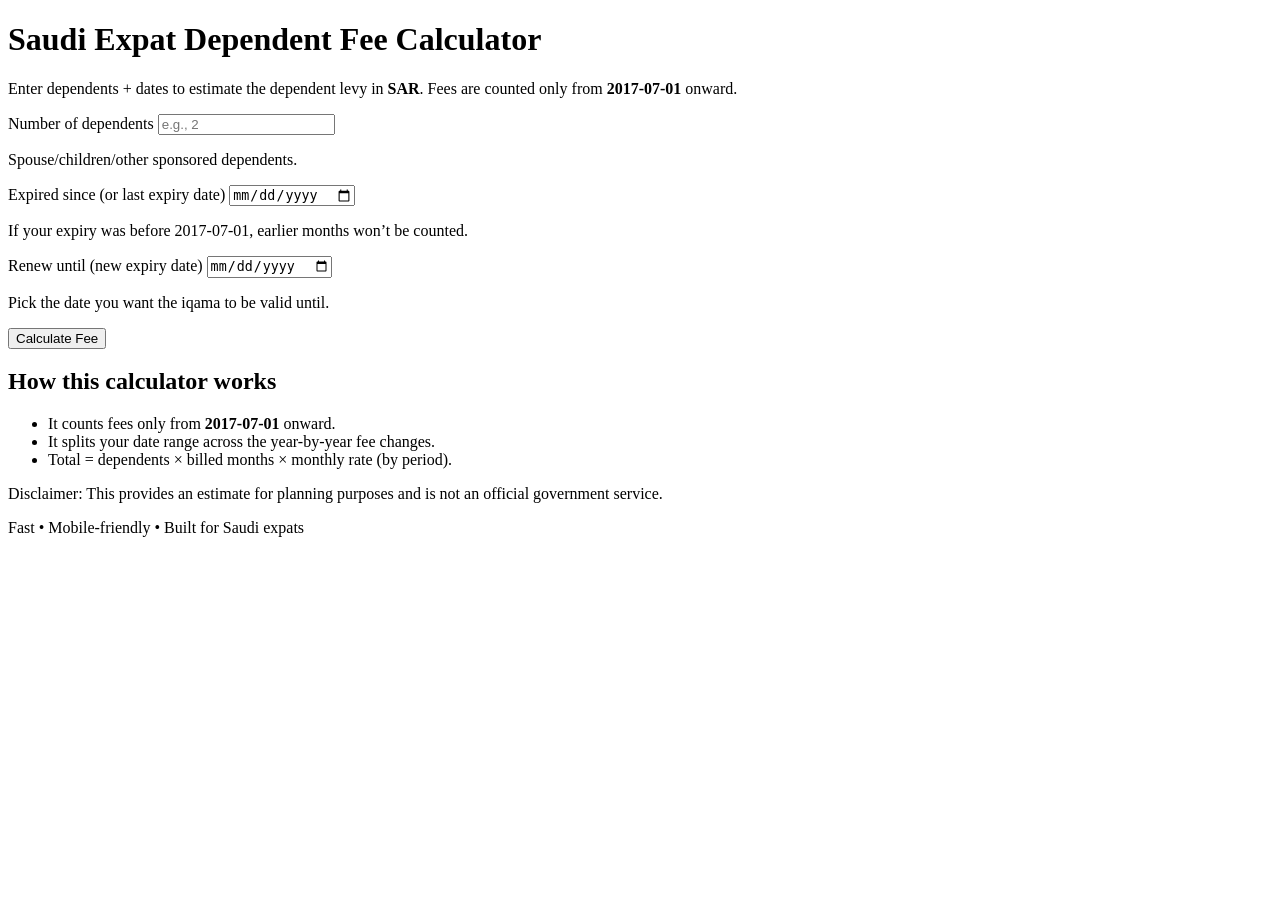
==== index.html @ a401deb7 "Add files via upload" ====
<!doctype html>
<html lang="en">
<head>
  <meta charset="utf-8" />
  <meta name="viewport" content="width=device-width, initial-scale=1" />
  <title>Saudi Expat Dependent Fee Calculator (SAR)</title>
  <meta name="description" content="Estimate Saudi expat dependent fees (family levy) using expiry and renewal dates, with historical rates since July 2017." />

  <!-- Inter font -->
  <link rel="preconnect" href="https://fonts.googleapis.com">
  <link rel="preconnect" href="https://fonts.gstatic.com" crossorigin>
  <link href="https://fonts.googleapis.com/css2?family=Inter:wght@400;500;600;700&display=swap" rel="stylesheet">

  <link rel="stylesheet" href="styles.css" />
</head>

<body>
  <main class="page">
    <header class="header">
      <h1>Saudi Expat Dependent Fee Calculator</h1>
      <p class="subhead">
        Enter dependents + dates to estimate the dependent levy in <strong>SAR</strong>.
        Fees are counted only from <strong>2017-07-01</strong> onward.
      </p>
    </header>

    <section class="card" aria-label="Calculator">
      <form id="calcForm" novalidate>
        <div class="field">
          <label for="dependents">Number of dependents</label>
          <input
            id="dependents"
            name="dependents"
            type="number"
            inputmode="numeric"
            min="0"
            step="1"
            placeholder="e.g., 2"
            required
          />
          <p class="helper">Spouse/children/other sponsored dependents.</p>
        </div>

        <div class="field">
          <label for="expiredSince">Expired since (or last expiry date)</label>
          <input
            id="expiredSince"
            name="expiredSince"
            type="date"
            required
          />
          <p class="helper">If your expiry was before 2017-07-01, earlier months won’t be counted.</p>
        </div>

        <div class="field">
          <label for="renewUntil">Renew until (new expiry date)</label>
          <input
            id="renewUntil"
            name="renewUntil"
            type="date"
            required
          />
          <p class="helper">Pick the date you want the iqama to be valid until.</p>
        </div>

        <button class="btn" type="submit">Calculate Fee</button>

        <div id="errorBox" class="error" role="alert" aria-live="polite" hidden></div>

        <div id="result" class="result" aria-live="polite" hidden>
          <div class="resultRow">
            <div class="resultLabel">Total Dependent Fee</div>
            <div class="resultValue"><span id="totalSar">—</span> <span class="sar">SAR</span></div>
          </div>

          <div class="resultMeta">
            <div class="muted" id="rangeLine">—</div>

            <button type="button" class="linkBtn" id="toggleBreakdown" aria-expanded="false">
              Show breakdown
            </button>

            <div id="breakdownWrap" class="breakdown" hidden>
              <div class="breakdownHead">
                <span>Breakdown</span>
                <span class="pill">Historical rates</span>
              </div>
              <ul id="breakdownList"></ul>
              <p class="muted small">
                Note: This is an estimate. Official billing/rounding can differ depending on renewal rules and system calculations.
              </p>
            </div>
          </div>
        </div>
      </form>
    </section>

    <section class="info" aria-label="Information">
      <h2>How this calculator works</h2>
      <ul>
        <li>It counts fees only from <strong>2017-07-01</strong> onward.</li>
        <li>It splits your date range across the year-by-year fee changes.</li>
        <li>Total = dependents × billed months × monthly rate (by period).</li>
      </ul>
      <p class="disclaimer">
        Disclaimer: This provides an estimate for planning purposes and is not an official government service.
      </p>
    </section>

    <footer class="footer">
      <p>Fast • Mobile-friendly • Built for Saudi expats</p>
    </footer>
  </main>

  <script src="script.js"></script>
</body>
</html>
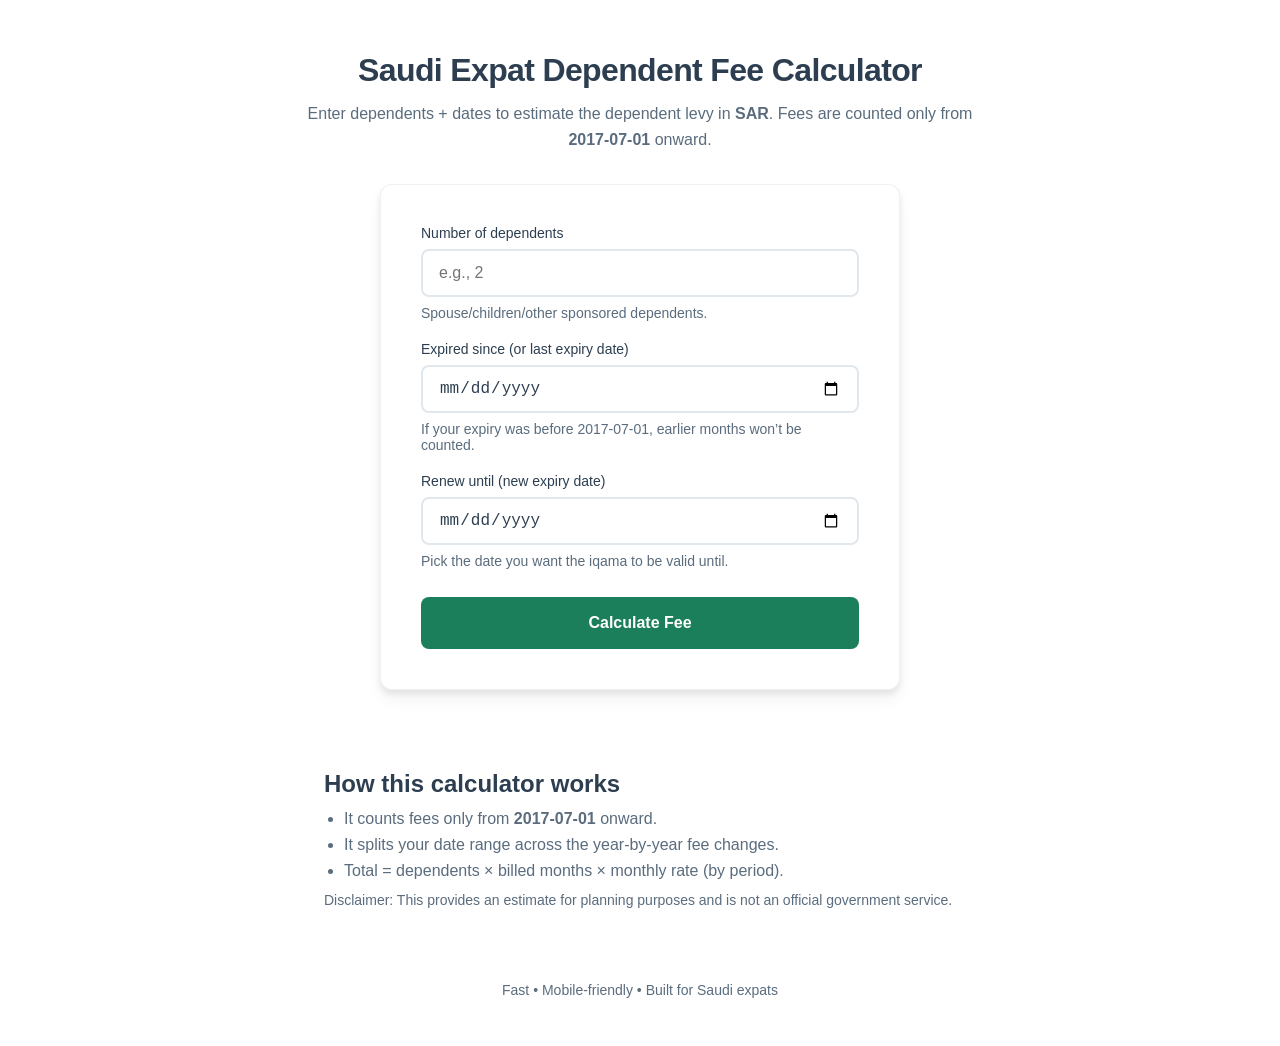
==== commit caefe26c: "Update index.html" ====
--- a/index.html
+++ b/index.html
@@ -1,6 +1,7 @@
 <!doctype html>
 <html lang="en">
 <head>
+  <meta name="google-site-verification" content="snKZSsP1RIGmiQH4Yqap1L6R31ayar-ruFoX3uuofzo" />
   <meta charset="utf-8" />
   <meta name="viewport" content="width=device-width, initial-scale=1" />
   <title>Saudi Expat Dependent Fee Calculator (SAR)</title>
@@ -115,3 +116,4 @@
   <script src="script.js"></script>
 </body>
 </html>
+
--- a/styles.css
+++ b/styles.css
@@ -0,0 +1,269 @@
+:root{
+  --primary: #1B7F5B;
+  --primary-dark: #156849;
+  --light-green: #E8F5F0;
+
+  --dark: #2C3E50;
+  --text: #5A6C7D;
+
+  --bg: #FFFFFF;
+  --card-bg: #FFFFFF;
+  --border: #E1E8ED;
+  --soft: #F7F9FA;
+
+  --success: #10A37F;
+  --danger: #DC2626;
+
+  --shadow-1: 0 4px 6px rgba(0,0,0,0.07), 0 10px 15px rgba(0,0,0,0.05);
+  --ease: cubic-bezier(0.4, 0.0, 0.2, 1);
+}
+
+*{ box-sizing: border-box; }
+html, body{ height: 100%; }
+
+body{
+  margin: 0;
+  font-family: Inter, -apple-system, BlinkMacSystemFont, "Segoe UI", sans-serif;
+  background: var(--bg);
+  color: var(--text);
+}
+
+.page{
+  max-width: 1200px;
+  margin: 0 auto;
+  padding: 24px;
+}
+
+.header{
+  text-align: center;
+  margin: 28px auto 32px;
+  max-width: 680px;
+}
+
+h1{
+  margin: 0 0 12px;
+  font-size: 32px;
+  font-weight: 700;
+  color: var(--dark);
+  letter-spacing: -0.02em;
+}
+
+.subhead{
+  margin: 0;
+  font-size: 16px;
+  line-height: 1.6;
+}
+
+.card{
+  max-width: 520px;
+  margin: 0 auto 48px;
+  background: var(--card-bg);
+  border-radius: 12px;
+  box-shadow: var(--shadow-1);
+  padding: 40px;
+  border: 1px solid rgba(225,232,237,0.6);
+}
+
+.field{ margin-bottom: 20px; }
+
+label{
+  display: block;
+  margin-bottom: 8px;
+  font-size: 14px;
+  font-weight: 500;
+  color: var(--dark);
+}
+
+input{
+  width: 100%;
+  height: 48px;
+  border: 2px solid var(--border);
+  border-radius: 8px;
+  padding: 12px 16px;
+  font-size: 16px;
+  transition: border-color 200ms var(--ease), box-shadow 200ms var(--ease);
+  background: #fff;
+  color: var(--dark);
+}
+
+input:focus{
+  outline: none;
+  border-color: var(--primary);
+  box-shadow: 0 0 0 3px var(--light-green);
+}
+
+.helper{
+  margin: 8px 0 0;
+  font-size: 14px;
+  color: var(--text);
+}
+
+.btn{
+  width: 100%;
+  height: 52px;
+  border: none;
+  border-radius: 8px;
+  background: var(--primary);
+  color: #fff;
+  font-size: 16px;
+  font-weight: 600;
+  cursor: pointer;
+  transition: transform 200ms var(--ease), box-shadow 200ms var(--ease), background 200ms var(--ease);
+  margin-top: 8px;
+}
+
+.btn:hover{
+  background: var(--primary-dark);
+  transform: translateY(-1px);
+  box-shadow: 0 4px 8px rgba(27,127,91,0.25);
+}
+.btn:active{ transform: translateY(0); }
+
+.result{
+  background: var(--light-green);
+  border-left: 4px solid var(--primary);
+  padding: 24px;
+  border-radius: 8px;
+  margin-top: 24px;
+  animation: reveal 300ms var(--ease) both;
+}
+
+@keyframes reveal{
+  from{ opacity: 0; transform: translateY(6px); }
+  to{ opacity: 1; transform: translateY(0); }
+}
+
+.resultRow{
+  display: flex;
+  justify-content: space-between;
+  align-items: baseline;
+  gap: 16px;
+}
+
+.resultLabel{
+  font-size: 14px;
+  font-weight: 600;
+  color: var(--dark);
+}
+
+.resultValue{
+  font-size: 36px;
+  font-weight: 700;
+  color: var(--success);
+  letter-spacing: -0.02em;
+}
+
+.sar{
+  font-size: 14px;
+  font-weight: 600;
+  color: var(--dark);
+  margin-left: 6px;
+}
+
+.resultMeta{
+  margin-top: 10px;
+  font-size: 14px;
+  color: var(--text);
+}
+
+.muted{ opacity: 0.92; }
+.small{ font-size: 13px; }
+
+.error{
+  margin-top: 14px;
+  padding: 12px 14px;
+  border-radius: 8px;
+  border: 1px solid rgba(220,38,38,0.25);
+  background: rgba(220,38,38,0.06);
+  color: #7f1d1d;
+  font-size: 14px;
+}
+
+.linkBtn{
+  margin-top: 10px;
+  padding: 0;
+  border: 0;
+  background: transparent;
+  color: var(--primary-dark);
+  font-weight: 600;
+  cursor: pointer;
+  text-decoration: underline;
+}
+
+.breakdown{
+  margin-top: 14px;
+  background: rgba(255,255,255,0.7);
+  border: 1px solid rgba(225,232,237,0.8);
+  border-radius: 10px;
+  padding: 14px 14px 10px;
+}
+
+.breakdownHead{
+  display: flex;
+  justify-content: space-between;
+  align-items: center;
+  gap: 12px;
+  margin-bottom: 10px;
+  color: var(--dark);
+  font-weight: 700;
+}
+
+.pill{
+  font-size: 12px;
+  font-weight: 700;
+  padding: 6px 10px;
+  border-radius: 999px;
+  background: var(--soft);
+  border: 1px solid rgba(225,232,237,0.9);
+  color: var(--dark);
+}
+
+#breakdownList{
+  margin: 0;
+  padding-left: 18px;
+}
+
+#breakdownList li{
+  margin: 8px 0;
+  line-height: 1.45;
+}
+
+.info{
+  max-width: 680px;
+  margin: 0 auto;
+  padding: 32px 24px;
+  background: transparent;
+}
+
+h2{
+  margin: 0 0 12px;
+  font-size: 24px;
+  font-weight: 600;
+  color: var(--dark);
+}
+
+ul{
+  margin: 0 0 12px;
+  padding-left: 20px;
+}
+li{ margin: 8px 0; }
+
+.disclaimer{
+  margin: 12px 0 0;
+  font-size: 14px;
+  color: var(--text);
+}
+
+.footer{
+  text-align: center;
+  padding: 28px 0 10px;
+  font-size: 14px;
+  color: var(--text);
+}
+
+@media (max-width: 640px){
+  .page{ padding: 16px; }
+  .card{ padding: 20px; }
+  h1{ font-size: 28px; }
+  .resultValue{ font-size: 32px; }
+}
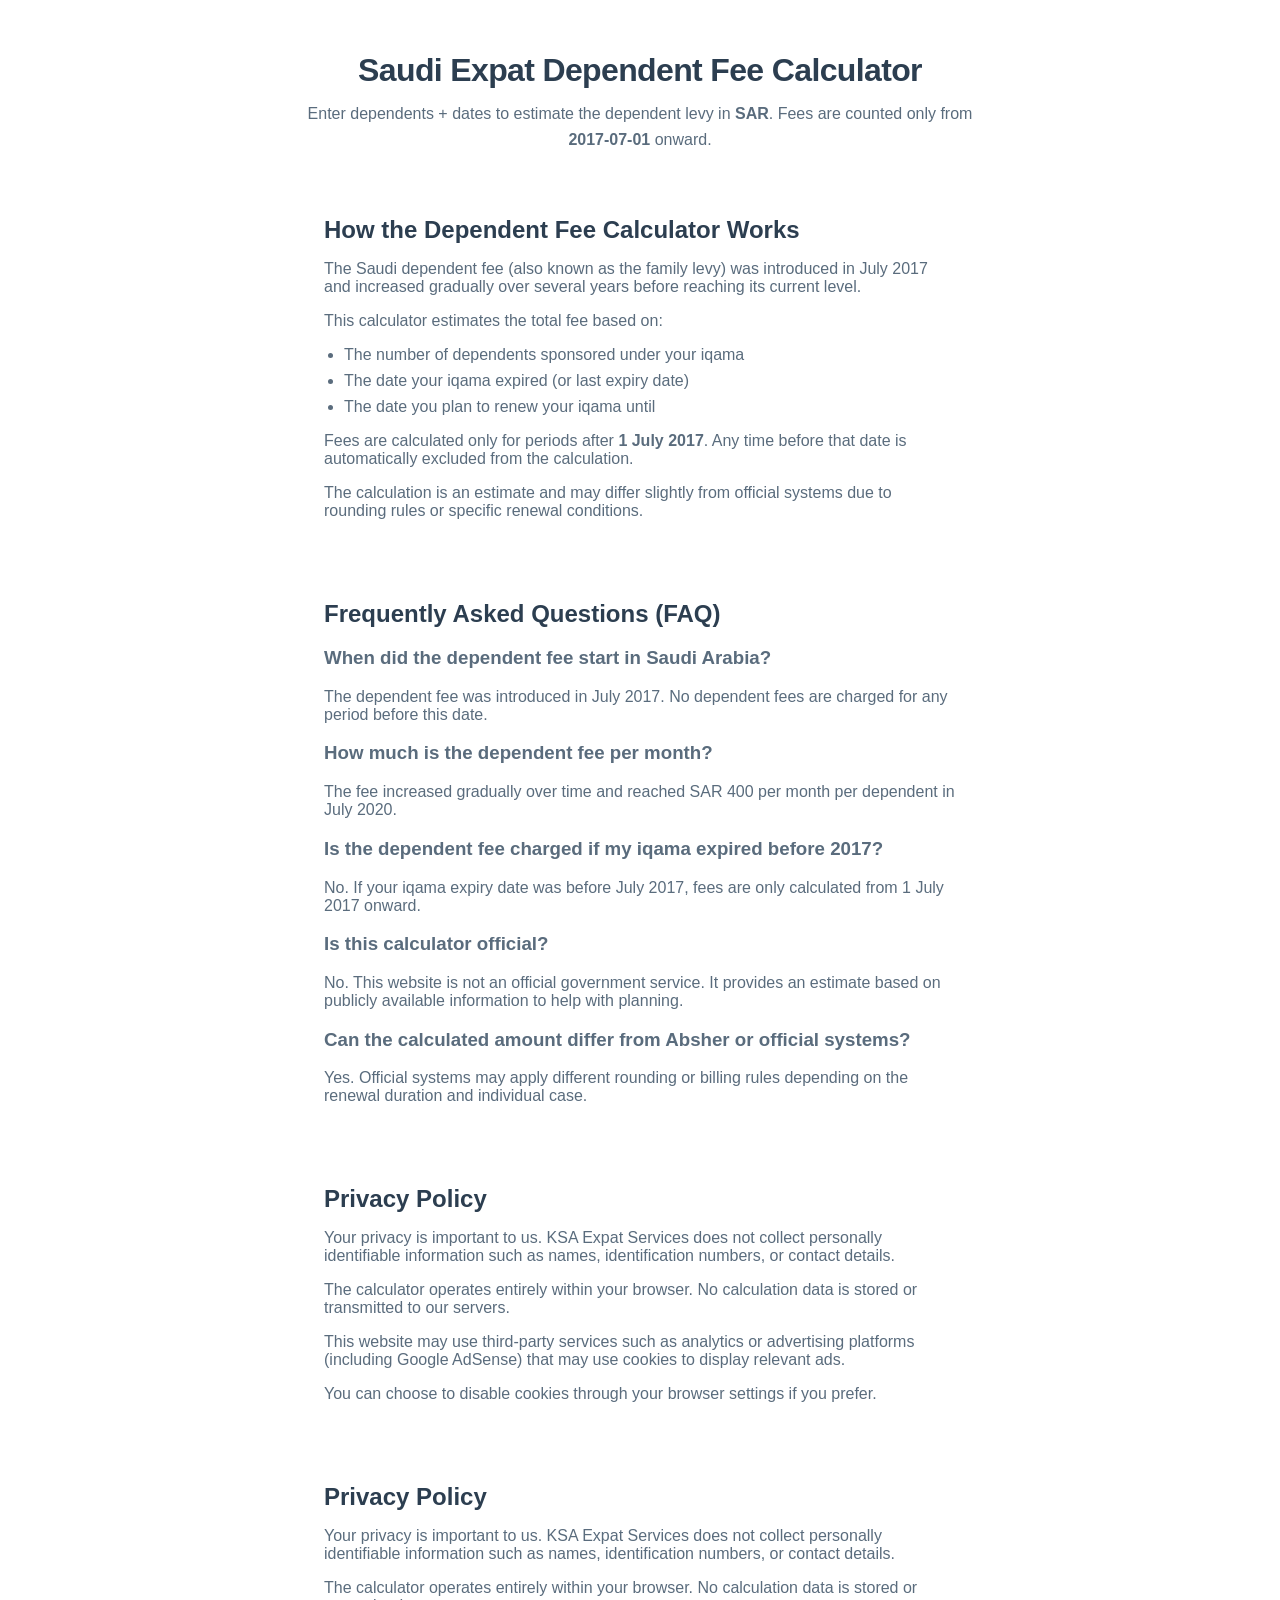
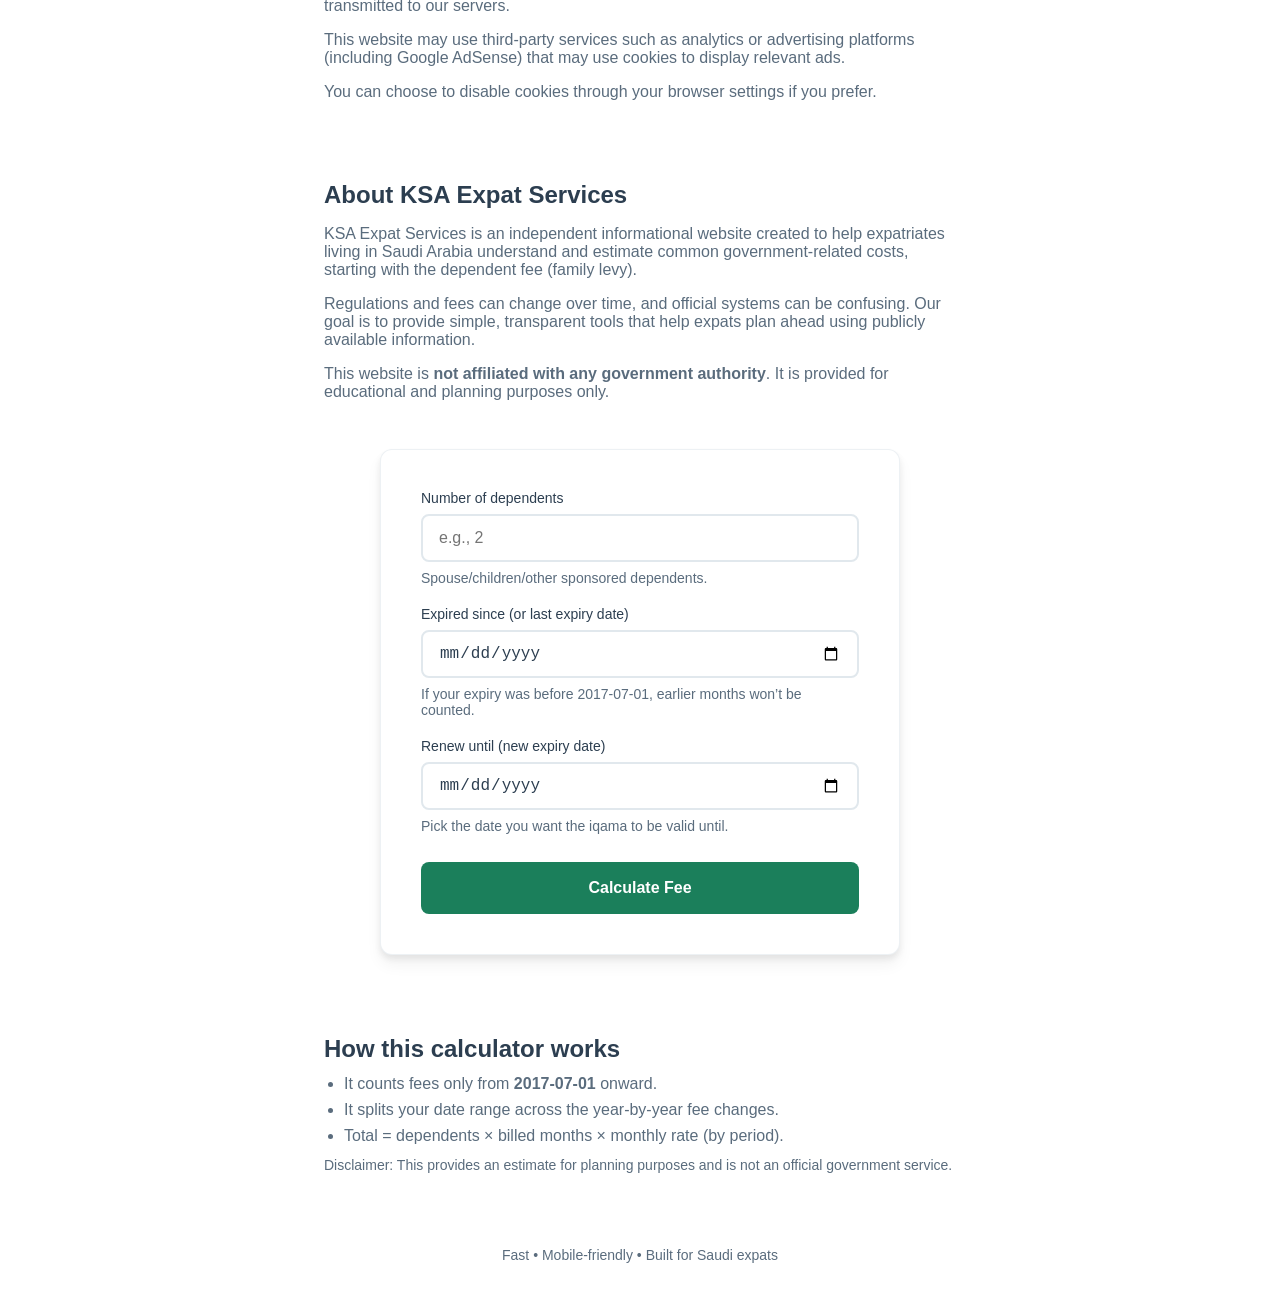
==== commit 8e497533: "Update index.html" ====
--- a/index.html
+++ b/index.html
@@ -1,6 +1,7 @@
 <!doctype html>
 <html lang="en">
 <head>
+  <meta name="google-site-verification" content="-lBDEOluVzNmaFE7Gf5KcZlRo70yU4ahsuo7yUrm5IU" />
   <meta name="google-site-verification" content="snKZSsP1RIGmiQH4Yqap1L6R31ayar-ruFoX3uuofzo" />
   <meta charset="utf-8" />
   <meta name="viewport" content="width=device-width, initial-scale=1" />
@@ -24,6 +25,111 @@
         Fees are counted only from <strong>2017-07-01</strong> onward.
       </p>
     </header>
+    <section class="info" id="how-it-works">
+  <h2>How the Dependent Fee Calculator Works</h2>
+  <p>
+    The Saudi dependent fee (also known as the family levy) was introduced in July 2017 and increased gradually
+    over several years before reaching its current level.
+  </p>
+  <p>
+    This calculator estimates the total fee based on:
+  </p>
+  <ul>
+    <li>The number of dependents sponsored under your iqama</li>
+    <li>The date your iqama expired (or last expiry date)</li>
+    <li>The date you plan to renew your iqama until</li>
+  </ul>
+  <p>
+    Fees are calculated only for periods after <strong>1 July 2017</strong>. Any time before that date is
+    automatically excluded from the calculation.
+  </p>
+  <p>
+    The calculation is an estimate and may differ slightly from official systems due to rounding rules or
+    specific renewal conditions.
+  </p>
+</section>
+<section class="info" id="faq">
+  <h2>Frequently Asked Questions (FAQ)</h2>
+
+  <h3>When did the dependent fee start in Saudi Arabia?</h3>
+  <p>
+    The dependent fee was introduced in July 2017. No dependent fees are charged for any period before this date.
+  </p>
+
+  <h3>How much is the dependent fee per month?</h3>
+  <p>
+    The fee increased gradually over time and reached SAR 400 per month per dependent in July 2020.
+  </p>
+
+  <h3>Is the dependent fee charged if my iqama expired before 2017?</h3>
+  <p>
+    No. If your iqama expiry date was before July 2017, fees are only calculated from 1 July 2017 onward.
+  </p>
+
+  <h3>Is this calculator official?</h3>
+  <p>
+    No. This website is not an official government service. It provides an estimate based on publicly available
+    information to help with planning.
+  </p>
+
+  <h3>Can the calculated amount differ from Absher or official systems?</h3>
+  <p>
+    Yes. Official systems may apply different rounding or billing rules depending on the renewal duration
+    and individual case.
+  </p>
+</section>
+<section class="info" id="privacy">
+  <h2>Privacy Policy</h2>
+  <p>
+    Your privacy is important to us. KSA Expat Services does not collect personally identifiable information
+    such as names, identification numbers, or contact details.
+  </p>
+  <p>
+    The calculator operates entirely within your browser. No calculation data is stored or transmitted to
+    our servers.
+  </p>
+  <p>
+    This website may use third-party services such as analytics or advertising platforms (including Google AdSense)
+    that may use cookies to display relevant ads.
+  </p>
+  <p>
+    You can choose to disable cookies through your browser settings if you prefer.
+  </p>
+</section>
+<section class="info" id="privacy">
+  <h2>Privacy Policy</h2>
+  <p>
+    Your privacy is important to us. KSA Expat Services does not collect personally identifiable information
+    such as names, identification numbers, or contact details.
+  </p>
+  <p>
+    The calculator operates entirely within your browser. No calculation data is stored or transmitted to
+    our servers.
+  </p>
+  <p>
+    This website may use third-party services such as analytics or advertising platforms (including Google AdSense)
+    that may use cookies to display relevant ads.
+  </p>
+  <p>
+    You can choose to disable cookies through your browser settings if you prefer.
+  </p>
+</section>
+
+<section class="info" id="about">
+  <h2>About KSA Expat Services</h2>
+  <p>
+    KSA Expat Services is an independent informational website created to help expatriates living in Saudi Arabia
+    understand and estimate common government-related costs, starting with the dependent fee (family levy).
+  </p>
+  <p>
+    Regulations and fees can change over time, and official systems can be confusing. Our goal is to provide
+    simple, transparent tools that help expats plan ahead using publicly available information.
+  </p>
+  <p>
+    This website is <strong>not affiliated with any government authority</strong>. It is provided for educational
+    and planning purposes only.
+  </p>
+</section>
 
     <section class="card" aria-label="Calculator">
       <form id="calcForm" novalidate>
@@ -117,3 +223,5 @@
 </body>
 </html>
 
+
+
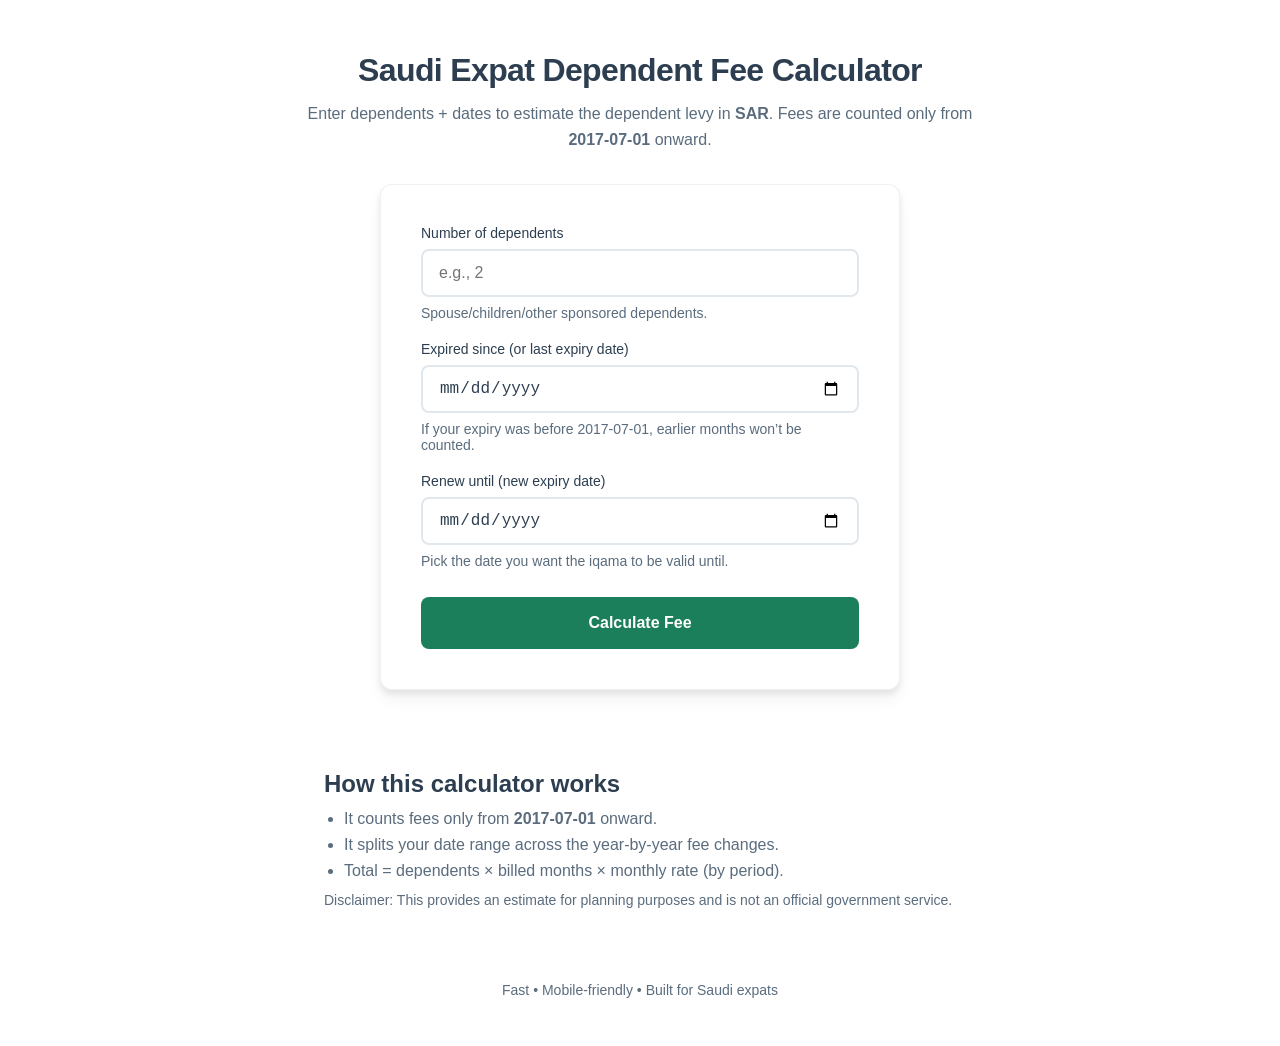
==== commit a3d89418: "Update index.html" ====
--- a/index.html
+++ b/index.html
@@ -25,111 +25,6 @@
         Fees are counted only from <strong>2017-07-01</strong> onward.
       </p>
     </header>
-    <section class="info" id="how-it-works">
-  <h2>How the Dependent Fee Calculator Works</h2>
-  <p>
-    The Saudi dependent fee (also known as the family levy) was introduced in July 2017 and increased gradually
-    over several years before reaching its current level.
-  </p>
-  <p>
-    This calculator estimates the total fee based on:
-  </p>
-  <ul>
-    <li>The number of dependents sponsored under your iqama</li>
-    <li>The date your iqama expired (or last expiry date)</li>
-    <li>The date you plan to renew your iqama until</li>
-  </ul>
-  <p>
-    Fees are calculated only for periods after <strong>1 July 2017</strong>. Any time before that date is
-    automatically excluded from the calculation.
-  </p>
-  <p>
-    The calculation is an estimate and may differ slightly from official systems due to rounding rules or
-    specific renewal conditions.
-  </p>
-</section>
-<section class="info" id="faq">
-  <h2>Frequently Asked Questions (FAQ)</h2>
-
-  <h3>When did the dependent fee start in Saudi Arabia?</h3>
-  <p>
-    The dependent fee was introduced in July 2017. No dependent fees are charged for any period before this date.
-  </p>
-
-  <h3>How much is the dependent fee per month?</h3>
-  <p>
-    The fee increased gradually over time and reached SAR 400 per month per dependent in July 2020.
-  </p>
-
-  <h3>Is the dependent fee charged if my iqama expired before 2017?</h3>
-  <p>
-    No. If your iqama expiry date was before July 2017, fees are only calculated from 1 July 2017 onward.
-  </p>
-
-  <h3>Is this calculator official?</h3>
-  <p>
-    No. This website is not an official government service. It provides an estimate based on publicly available
-    information to help with planning.
-  </p>
-
-  <h3>Can the calculated amount differ from Absher or official systems?</h3>
-  <p>
-    Yes. Official systems may apply different rounding or billing rules depending on the renewal duration
-    and individual case.
-  </p>
-</section>
-<section class="info" id="privacy">
-  <h2>Privacy Policy</h2>
-  <p>
-    Your privacy is important to us. KSA Expat Services does not collect personally identifiable information
-    such as names, identification numbers, or contact details.
-  </p>
-  <p>
-    The calculator operates entirely within your browser. No calculation data is stored or transmitted to
-    our servers.
-  </p>
-  <p>
-    This website may use third-party services such as analytics or advertising platforms (including Google AdSense)
-    that may use cookies to display relevant ads.
-  </p>
-  <p>
-    You can choose to disable cookies through your browser settings if you prefer.
-  </p>
-</section>
-<section class="info" id="privacy">
-  <h2>Privacy Policy</h2>
-  <p>
-    Your privacy is important to us. KSA Expat Services does not collect personally identifiable information
-    such as names, identification numbers, or contact details.
-  </p>
-  <p>
-    The calculator operates entirely within your browser. No calculation data is stored or transmitted to
-    our servers.
-  </p>
-  <p>
-    This website may use third-party services such as analytics or advertising platforms (including Google AdSense)
-    that may use cookies to display relevant ads.
-  </p>
-  <p>
-    You can choose to disable cookies through your browser settings if you prefer.
-  </p>
-</section>
-
-<section class="info" id="about">
-  <h2>About KSA Expat Services</h2>
-  <p>
-    KSA Expat Services is an independent informational website created to help expatriates living in Saudi Arabia
-    understand and estimate common government-related costs, starting with the dependent fee (family levy).
-  </p>
-  <p>
-    Regulations and fees can change over time, and official systems can be confusing. Our goal is to provide
-    simple, transparent tools that help expats plan ahead using publicly available information.
-  </p>
-  <p>
-    This website is <strong>not affiliated with any government authority</strong>. It is provided for educational
-    and planning purposes only.
-  </p>
-</section>
 
     <section class="card" aria-label="Calculator">
       <form id="calcForm" novalidate>
@@ -223,5 +118,3 @@
 </body>
 </html>
 
-
-
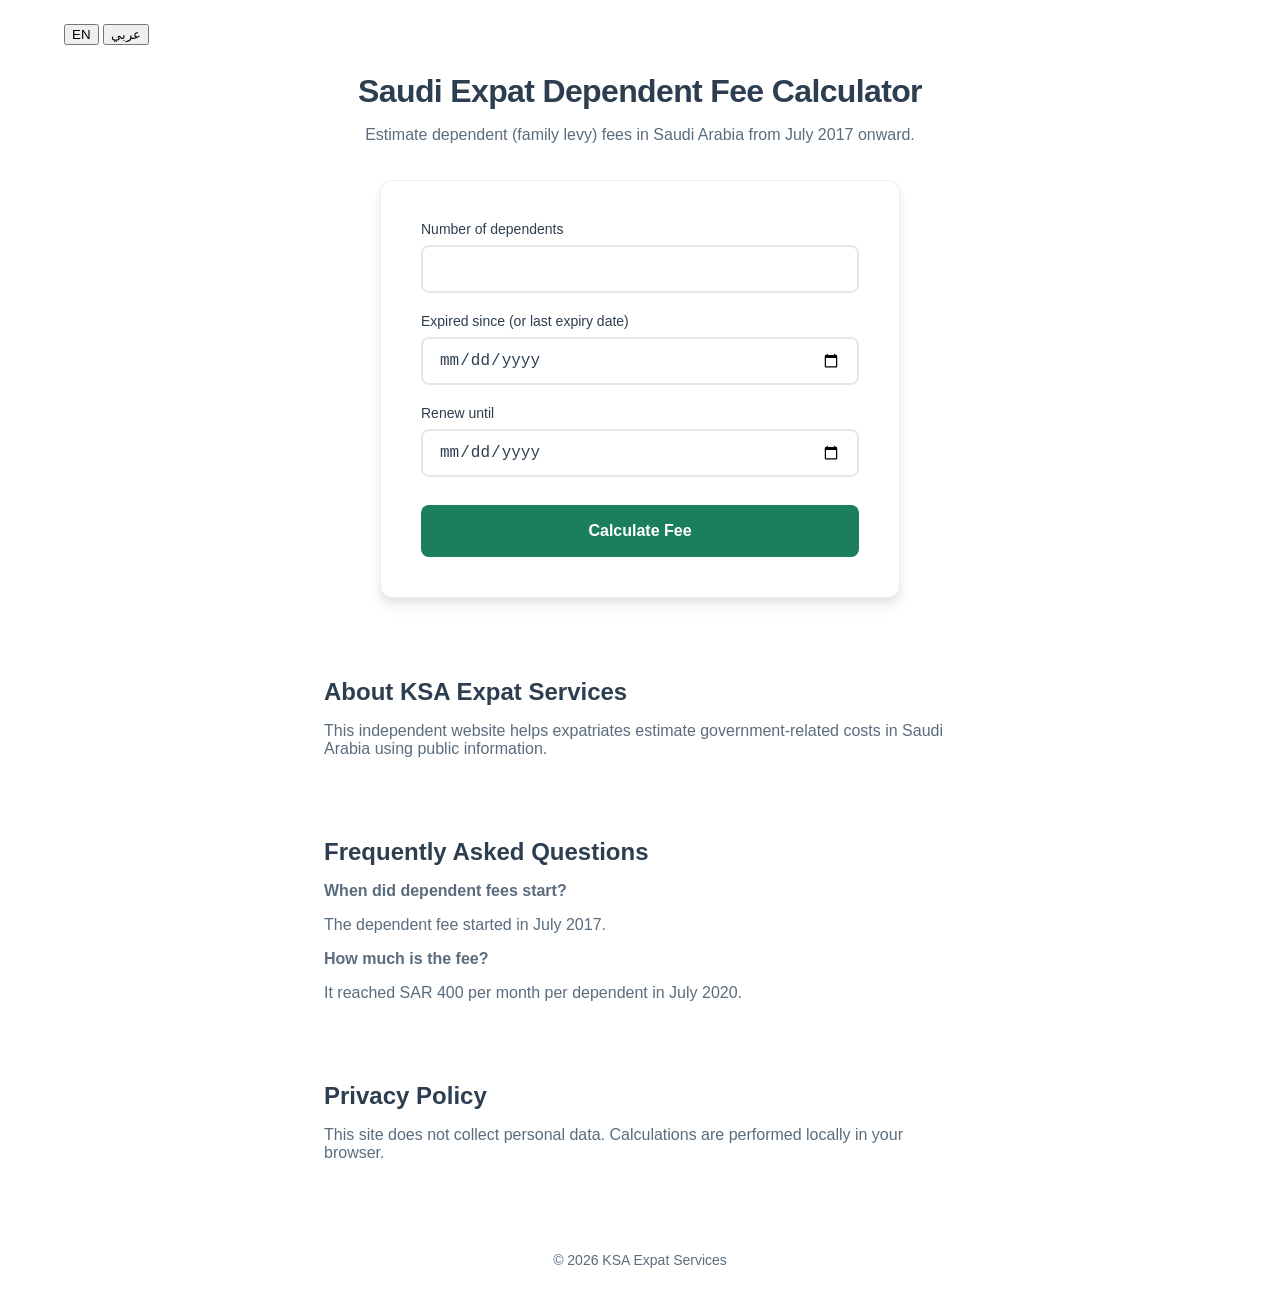
==== commit 7ca2a3f7: "Update index.html" ====
--- a/index.html
+++ b/index.html
@@ -1,14 +1,12 @@
 <!doctype html>
 <html lang="en">
 <head>
-  <meta name="google-site-verification" content="-lBDEOluVzNmaFE7Gf5KcZlRo70yU4ahsuo7yUrm5IU" />
-  <meta name="google-site-verification" content="snKZSsP1RIGmiQH4Yqap1L6R31ayar-ruFoX3uuofzo" />
   <meta charset="utf-8" />
+  <title>Saudi Expat Dependent Fee Calculator | KSA Expat Services</title>
   <meta name="viewport" content="width=device-width, initial-scale=1" />
-  <title>Saudi Expat Dependent Fee Calculator (SAR)</title>
-  <meta name="description" content="Estimate Saudi expat dependent fees (family levy) using expiry and renewal dates, with historical rates since July 2017." />
+  <meta name="description" content="Calculate Saudi expat dependent fees accurately from 2017 to present. Free calculator for KSA expats." />
+  <link rel="canonical" href="https://ksaexpat.services/" />
 
-  <!-- Inter font -->
   <link rel="preconnect" href="https://fonts.googleapis.com">
   <link rel="preconnect" href="https://fonts.gstatic.com" crossorigin>
   <link href="https://fonts.googleapis.com/css2?family=Inter:wght@400;500;600;700&display=swap" rel="stylesheet">
@@ -17,104 +15,94 @@
 </head>
 
 <body>
-  <main class="page">
+  <main class="page" id="app" data-lang="en">
+
+    <!-- Language Toggle -->
+    <div class="lang-toggle">
+      <button data-lang-btn="en" class="active">EN</button>
+      <button data-lang-btn="ar">عربي</button>
+    </div>
+
+    <!-- Header -->
     <header class="header">
-      <h1>Saudi Expat Dependent Fee Calculator</h1>
-      <p class="subhead">
-        Enter dependents + dates to estimate the dependent levy in <strong>SAR</strong>.
-        Fees are counted only from <strong>2017-07-01</strong> onward.
+      <h1 data-i18n="title">Saudi Expat Dependent Fee Calculator</h1>
+      <p class="subhead" data-i18n="subtitle">
+        Estimate dependent (family levy) fees in Saudi Arabia from July 2017 onward.
       </p>
     </header>
 
-    <section class="card" aria-label="Calculator">
+    <!-- Calculator -->
+    <section class="card">
       <form id="calcForm" novalidate>
+
         <div class="field">
-          <label for="dependents">Number of dependents</label>
-          <input
-            id="dependents"
-            name="dependents"
-            type="number"
-            inputmode="numeric"
-            min="0"
-            step="1"
-            placeholder="e.g., 2"
-            required
-          />
-          <p class="helper">Spouse/children/other sponsored dependents.</p>
+          <label data-i18n="dependents_label">Number of dependents</label>
+          <input id="dependents" type="number" min="0" step="1" required />
         </div>
 
         <div class="field">
-          <label for="expiredSince">Expired since (or last expiry date)</label>
-          <input
-            id="expiredSince"
-            name="expiredSince"
-            type="date"
-            required
-          />
-          <p class="helper">If your expiry was before 2017-07-01, earlier months won’t be counted.</p>
+          <label data-i18n="expired_label">Expired since (or last expiry date)</label>
+          <input id="expiredSince" type="date" required />
         </div>
 
         <div class="field">
-          <label for="renewUntil">Renew until (new expiry date)</label>
-          <input
-            id="renewUntil"
-            name="renewUntil"
-            type="date"
-            required
-          />
-          <p class="helper">Pick the date you want the iqama to be valid until.</p>
+          <label data-i18n="renew_label">Renew until</label>
+          <input id="renewUntil" type="date" required />
         </div>
 
-        <button class="btn" type="submit">Calculate Fee</button>
+        <button class="btn" type="submit" data-i18n="calculate_btn">
+          Calculate Fee
+        </button>
 
-        <div id="errorBox" class="error" role="alert" aria-live="polite" hidden></div>
+        <div id="errorBox" class="error" hidden></div>
 
-        <div id="result" class="result" aria-live="polite" hidden>
+        <div id="result" class="result" hidden>
           <div class="resultRow">
-            <div class="resultLabel">Total Dependent Fee</div>
-            <div class="resultValue"><span id="totalSar">—</span> <span class="sar">SAR</span></div>
-          </div>
-
-          <div class="resultMeta">
-            <div class="muted" id="rangeLine">—</div>
-
-            <button type="button" class="linkBtn" id="toggleBreakdown" aria-expanded="false">
-              Show breakdown
-            </button>
-
-            <div id="breakdownWrap" class="breakdown" hidden>
-              <div class="breakdownHead">
-                <span>Breakdown</span>
-                <span class="pill">Historical rates</span>
-              </div>
-              <ul id="breakdownList"></ul>
-              <p class="muted small">
-                Note: This is an estimate. Official billing/rounding can differ depending on renewal rules and system calculations.
-              </p>
+            <div class="resultLabel" data-i18n="total_label">Total Fee</div>
+            <div class="resultValue">
+              <span id="totalSar">0</span> SAR
             </div>
           </div>
+          <p id="rangeLine" class="muted"></p>
         </div>
+
       </form>
     </section>
 
-    <section class="info" aria-label="Information">
-      <h2>How this calculator works</h2>
-      <ul>
-        <li>It counts fees only from <strong>2017-07-01</strong> onward.</li>
-        <li>It splits your date range across the year-by-year fee changes.</li>
-        <li>Total = dependents × billed months × monthly rate (by period).</li>
-      </ul>
-      <p class="disclaimer">
-        Disclaimer: This provides an estimate for planning purposes and is not an official government service.
+    <!-- About -->
+    <section class="info">
+      <h2 data-i18n="about_title">About KSA Expat Services</h2>
+      <p data-i18n="about_text">
+        This independent website helps expatriates estimate government-related costs in Saudi Arabia using public information.
+      </p>
+    </section>
+
+    <!-- FAQ -->
+    <section class="info">
+      <h2 data-i18n="faq_title">Frequently Asked Questions</h2>
+
+      <p><strong data-i18n="faq_q1">When did dependent fees start?</strong></p>
+      <p data-i18n="faq_a1">The dependent fee started in July 2017.</p>
+
+      <p><strong data-i18n="faq_q2">How much is the fee?</strong></p>
+      <p data-i18n="faq_a2">It reached SAR 400 per month per dependent in July 2020.</p>
+    </section>
+
+    <!-- Privacy -->
+    <section class="info">
+      <h2 data-i18n="privacy_title">Privacy Policy</h2>
+      <p data-i18n="privacy_text">
+        This site does not collect personal data. Calculations are performed locally in your browser.
       </p>
     </section>
 
     <footer class="footer">
-      <p>Fast • Mobile-friendly • Built for Saudi expats</p>
+      <p>© 2026 KSA Expat Services</p>
     </footer>
+
   </main>
 
   <script src="script.js"></script>
+  <script src="lang.js"></script>
 </body>
 </html>
-
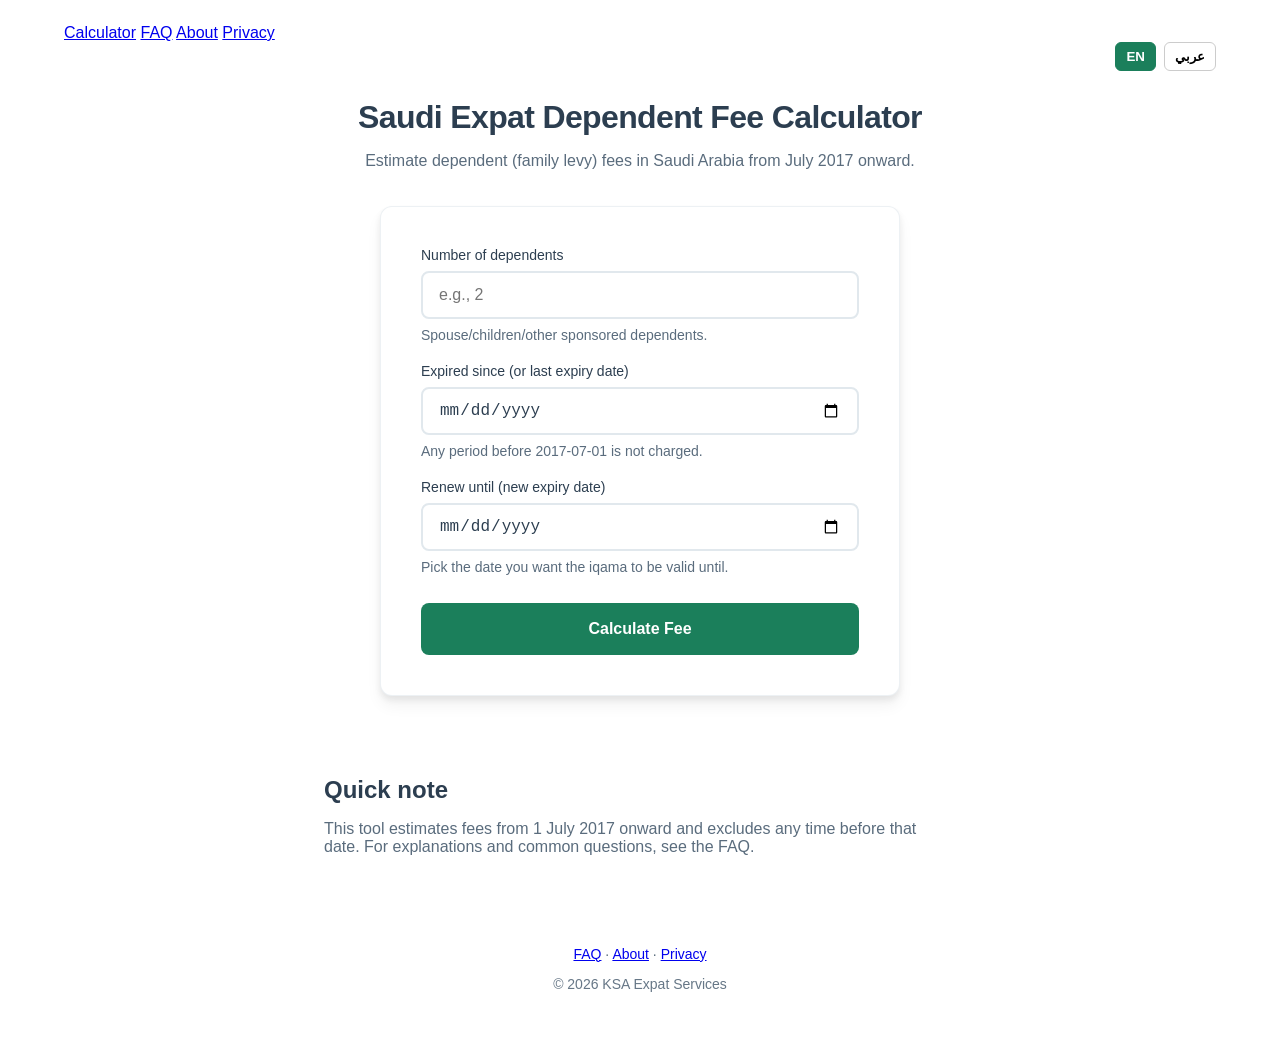
==== commit cf90f292: "Update index.html" ====
--- a/index.html
+++ b/index.html
@@ -1,10 +1,10 @@
 <!doctype html>
-<html lang="en">
+<html lang="en" dir="ltr">
 <head>
   <meta charset="utf-8" />
   <title>Saudi Expat Dependent Fee Calculator | KSA Expat Services</title>
   <meta name="viewport" content="width=device-width, initial-scale=1" />
-  <meta name="description" content="Calculate Saudi expat dependent fees accurately from 2017 to present. Free calculator for KSA expats." />
+  <meta name="description" content="Calculate Saudi expat dependent (family levy) fees from July 2017 onward. Free and simple calculator for KSA expats." />
   <link rel="canonical" href="https://ksaexpat.services/" />
 
   <link rel="preconnect" href="https://fonts.googleapis.com">
@@ -17,13 +17,20 @@
 <body>
   <main class="page" id="app" data-lang="en">
 
-    <!-- Language Toggle -->
-    <div class="lang-toggle">
-      <button data-lang-btn="en" class="active">EN</button>
-      <button data-lang-btn="ar">عربي</button>
+    <div class="topbar">
+      <nav class="nav">
+        <a class="navLink active" href="/" data-i18n="nav_calc">Calculator</a>
+        <a class="navLink" href="/faq.html" data-i18n="nav_faq">FAQ</a>
+        <a class="navLink" href="/about.html" data-i18n="nav_about">About</a>
+        <a class="navLink" href="/privacy.html" data-i18n="nav_privacy">Privacy</a>
+      </nav>
+
+      <div class="lang-toggle">
+        <button data-lang-btn="en" class="active">EN</button>
+        <button data-lang-btn="ar">عربي</button>
+      </div>
     </div>
 
-    <!-- Header -->
     <header class="header">
       <h1 data-i18n="title">Saudi Expat Dependent Fee Calculator</h1>
       <p class="subhead" data-i18n="subtitle">
@@ -31,73 +38,74 @@
       </p>
     </header>
 
-    <!-- Calculator -->
-    <section class="card">
+    <section class="card" aria-label="Calculator">
       <form id="calcForm" novalidate>
-
         <div class="field">
-          <label data-i18n="dependents_label">Number of dependents</label>
-          <input id="dependents" type="number" min="0" step="1" required />
+          <label for="dependents" data-i18n="dependents_label">Number of dependents</label>
+          <input id="dependents" type="number" min="0" step="1" placeholder="e.g., 2" required />
+          <p class="helper" data-i18n="dependents_help">Spouse/children/other sponsored dependents.</p>
         </div>
 
         <div class="field">
-          <label data-i18n="expired_label">Expired since (or last expiry date)</label>
+          <label for="expiredSince" data-i18n="expired_label">Expired since (or last expiry date)</label>
           <input id="expiredSince" type="date" required />
+          <p class="helper" data-i18n="expired_help">Any period before 2017-07-01 is not charged.</p>
         </div>
 
         <div class="field">
-          <label data-i18n="renew_label">Renew until</label>
+          <label for="renewUntil" data-i18n="renew_label">Renew until (new expiry date)</label>
           <input id="renewUntil" type="date" required />
+          <p class="helper" data-i18n="renew_help">Pick the date you want the iqama to be valid until.</p>
         </div>
 
-        <button class="btn" type="submit" data-i18n="calculate_btn">
-          Calculate Fee
-        </button>
+        <button class="btn" type="submit" data-i18n="calculate_btn">Calculate Fee</button>
 
-        <div id="errorBox" class="error" hidden></div>
+        <div id="errorBox" class="error" role="alert" aria-live="polite" hidden></div>
 
-        <div id="result" class="result" hidden>
+        <div id="result" class="result" aria-live="polite" hidden>
           <div class="resultRow">
-            <div class="resultLabel" data-i18n="total_label">Total Fee</div>
-            <div class="resultValue">
-              <span id="totalSar">0</span> SAR
+            <div class="resultLabel" data-i18n="total_label">Total Dependent Fee</div>
+            <div class="resultValue"><span id="totalSar">—</span> <span class="sar">SAR</span></div>
+          </div>
+
+          <div class="resultMeta">
+            <div class="muted" id="rangeLine">—</div>
+
+            <button type="button" class="linkBtn" id="toggleBreakdown" aria-expanded="false" data-i18n="toggle_breakdown">
+              Show breakdown
+            </button>
+
+            <div id="breakdownWrap" class="breakdown" hidden>
+              <div class="breakdownHead">
+                <span data-i18n="breakdown_title">Breakdown</span>
+                <span class="pill" data-i18n="breakdown_pill">Historical rates</span>
+              </div>
+              <ul id="breakdownList"></ul>
+              <p class="muted small" data-i18n="breakdown_note">
+                Note: This is an estimate. Official billing/rounding can differ depending on renewal rules and system calculations.
+              </p>
             </div>
           </div>
-          <p id="rangeLine" class="muted"></p>
         </div>
-
       </form>
     </section>
 
-    <!-- About -->
-    <section class="info">
-      <h2 data-i18n="about_title">About KSA Expat Services</h2>
-      <p data-i18n="about_text">
-        This independent website helps expatriates estimate government-related costs in Saudi Arabia using public information.
-      </p>
-    </section>
-
-    <!-- FAQ -->
-    <section class="info">
-      <h2 data-i18n="faq_title">Frequently Asked Questions</h2>
-
-      <p><strong data-i18n="faq_q1">When did dependent fees start?</strong></p>
-      <p data-i18n="faq_a1">The dependent fee started in July 2017.</p>
-
-      <p><strong data-i18n="faq_q2">How much is the fee?</strong></p>
-      <p data-i18n="faq_a2">It reached SAR 400 per month per dependent in July 2020.</p>
-    </section>
-
-    <!-- Privacy -->
-    <section class="info">
-      <h2 data-i18n="privacy_title">Privacy Policy</h2>
-      <p data-i18n="privacy_text">
-        This site does not collect personal data. Calculations are performed locally in your browser.
+    <section class="info" aria-label="Quick note">
+      <h2 data-i18n="home_note_title">Quick note</h2>
+      <p data-i18n="home_note_text">
+        This tool estimates fees from 1 July 2017 onward and excludes any time before that date. For explanations and common questions, see the FAQ.
       </p>
     </section>
 
     <footer class="footer">
-      <p>© 2026 KSA Expat Services</p>
+      <p>
+        <a href="/faq.html" class="footerLink" data-i18n="nav_faq">FAQ</a>
+        ·
+        <a href="/about.html" class="footerLink" data-i18n="nav_about">About</a>
+        ·
+        <a href="/privacy.html" class="footerLink" data-i18n="nav_privacy">Privacy</a>
+      </p>
+      <p class="muted">© 2026 KSA Expat Services</p>
     </footer>
 
   </main>
--- a/styles.css
+++ b/styles.css
@@ -267,3 +267,32 @@
   h1{ font-size: 28px; }
   .resultValue{ font-size: 32px; }
 }
+.lang-toggle {
+  display: flex;
+  justify-content: flex-end;
+  gap: 8px;
+  margin-bottom: 12px;
+}
+
+.lang-toggle button {
+  border: 1px solid #ccc;
+  background: #fff;
+  padding: 6px 10px;
+  cursor: pointer;
+  border-radius: 6px;
+  font-weight: 600;
+}
+
+.lang-toggle button.active {
+  background: #1B7F5B;
+  color: #fff;
+  border-color: #1B7F5B;
+}
+
+html[dir="rtl"] {
+  text-align: right;
+}
+
+html[dir="rtl"] .resultRow {
+  flex-direction: row-reverse;
+}
